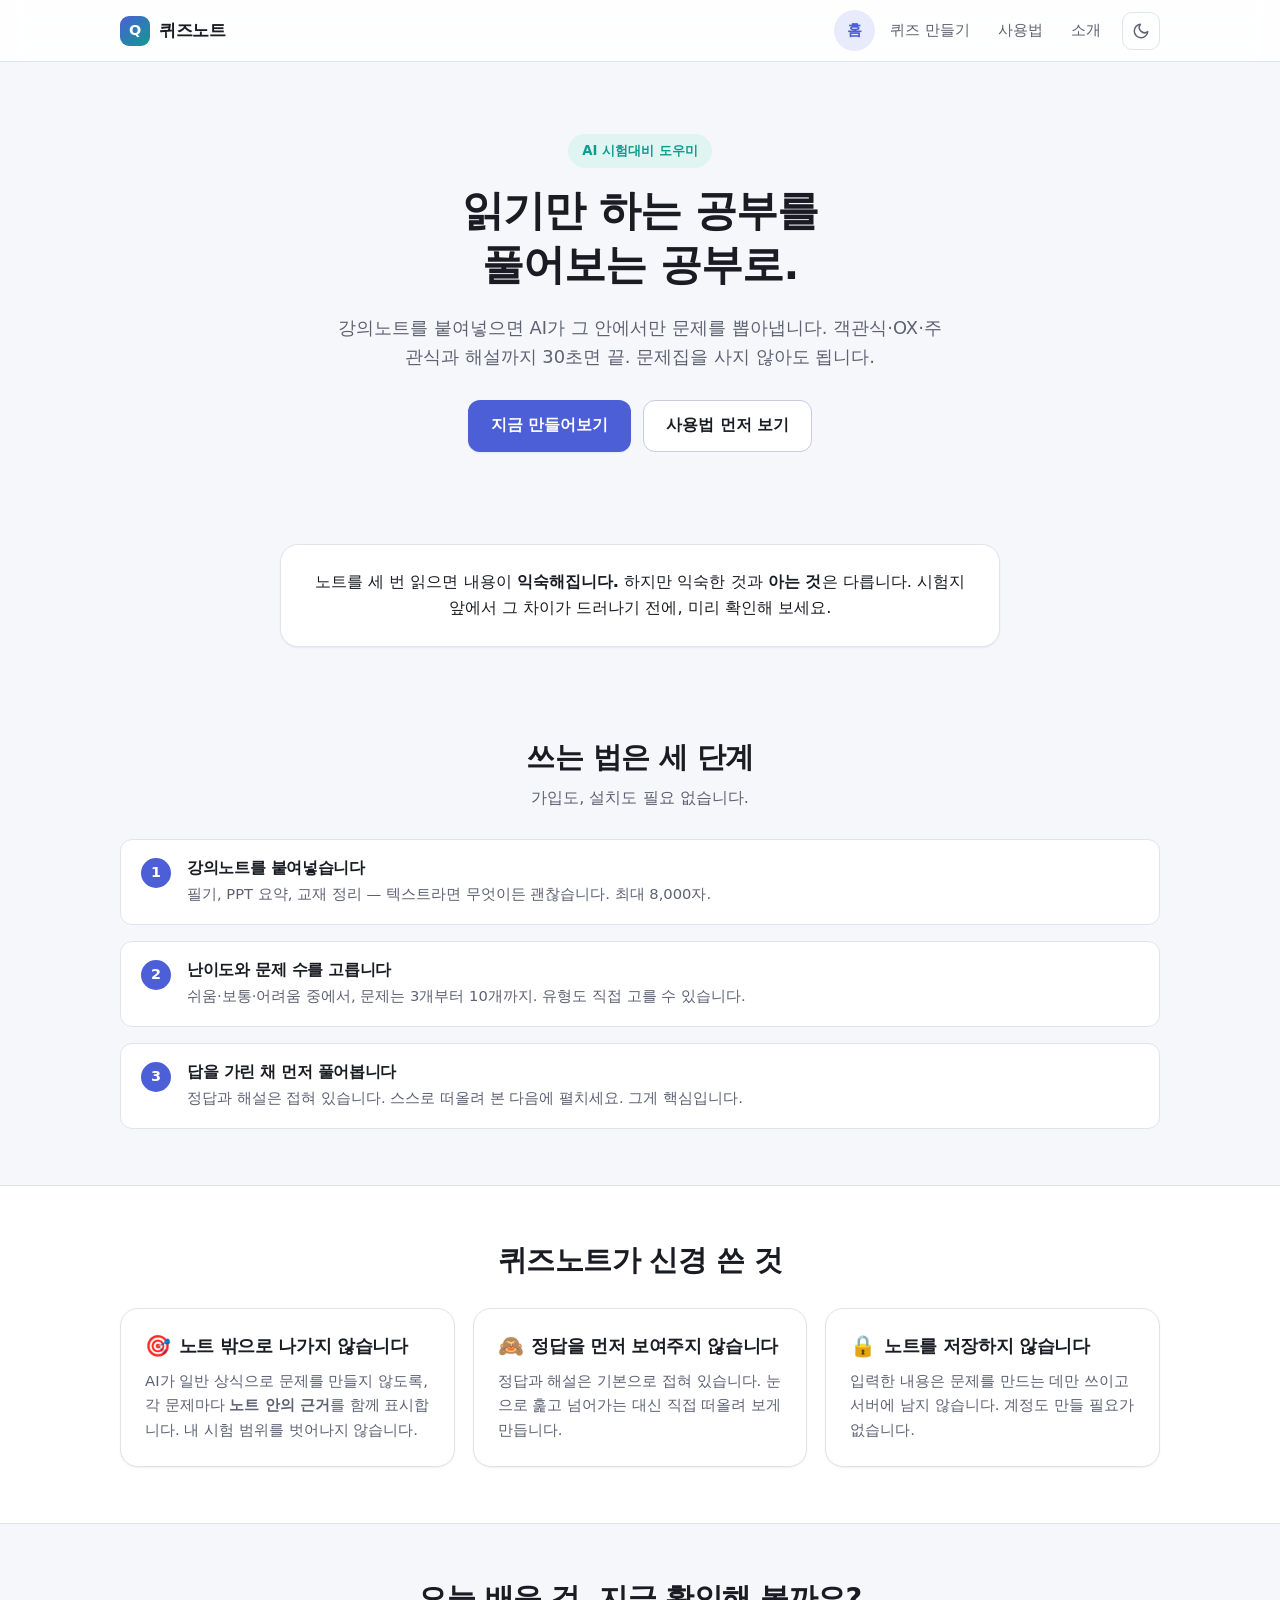
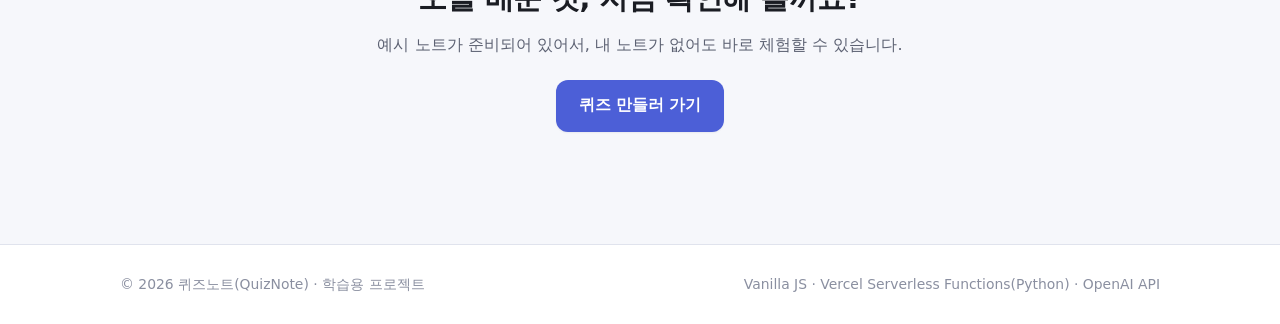
==== index.html @ 3e5758eb "feat: 공통 레이아웃과 홈·소개 페이지 구현 - 헤더 네비게이션, 다크 모드 토글, 모바일 햄버거 메뉴 - CSS 변수 기반 디자인 토큰과 라이트/다크 테마  Co-Author" ====
<!DOCTYPE html>
<html lang="ko">
<head>
  <meta charset="UTF-8" />
  <meta name="viewport" content="width=device-width, initial-scale=1" />
  <title>퀴즈노트 — 강의노트를 시험문제로</title>
  <meta name="description" content="강의노트를 붙여넣으면 AI가 객관식·OX·주관식 문제와 해설을 만들어줍니다. 읽기만 하는 공부를 풀어보는 공부로 바꿔보세요." />
  <meta property="og:title" content="퀴즈노트 — 강의노트를 시험문제로" />
  <meta property="og:description" content="내 노트에서 내 문제를. AI가 30초 만에 시험 대비 문제를 만들어 줍니다." />
  <meta property="og:type" content="website" />
  <link rel="icon" href="images/favicon.svg" type="image/svg+xml" />
  <link rel="stylesheet" href="css/style.css" />
  <!-- 다크 모드 깜빡임 방지: CSS 적용 전에 테마를 먼저 확정한다 -->
  <script>
    (function () {
      try {
        var t = localStorage.getItem('quiznote-theme');
        if (!t) t = window.matchMedia('(prefers-color-scheme: dark)').matches ? 'dark' : 'light';
        document.documentElement.setAttribute('data-theme', t);
      } catch (e) {}
    })();
  </script>
</head>
<body>
  <a href="#main" class="skip-link">본문으로 건너뛰기</a>

  <header class="site-header">
    <div class="container">
      <a href="index.html" class="brand">
        <span class="brand__mark">Q</span>
        <span>퀴즈노트</span>
      </a>

      <div class="nav-right">
        <nav class="nav" id="site-nav" aria-label="주요 메뉴">
          <a href="index.html" aria-current="page">홈</a>
          <a href="quiz.html">퀴즈 만들기</a>
          <a href="guide.html">사용법</a>
          <a href="about.html">소개</a>
        </nav>

        <button type="button" class="icon-btn" data-theme-toggle aria-label="다크 모드로 전환" aria-pressed="false">
          <svg class="icon-moon" viewBox="0 0 24 24" fill="none" stroke="currentColor" stroke-width="2" stroke-linecap="round" stroke-linejoin="round" aria-hidden="true"><path d="M21 12.8A9 9 0 1 1 11.2 3a7 7 0 0 0 9.8 9.8z"/></svg>
          <svg class="icon-sun" viewBox="0 0 24 24" fill="none" stroke="currentColor" stroke-width="2" stroke-linecap="round" stroke-linejoin="round" aria-hidden="true"><circle cx="12" cy="12" r="4"/><path d="M12 2v2M12 20v2M4.9 4.9l1.4 1.4M17.7 17.7l1.4 1.4M2 12h2M20 12h2M4.9 19.1l1.4-1.4M17.7 6.3l1.4-1.4"/></svg>
        </button>

        <button type="button" class="icon-btn nav-toggle" data-nav-toggle aria-label="메뉴 열기" aria-expanded="false" aria-controls="site-nav">
          <svg viewBox="0 0 24 24" fill="none" stroke="currentColor" stroke-width="2" stroke-linecap="round" aria-hidden="true"><path d="M3 6h18M3 12h18M3 18h18"/></svg>
        </button>
      </div>
    </div>
  </header>

  <main id="main">
    <!-- 히어로 -->
    <section class="hero">
      <div class="container">
        <span class="eyebrow">AI 시험대비 도우미</span>
        <h1>읽기만 하는 공부를<br />풀어보는 공부로.</h1>
        <p class="lead">
          강의노트를 붙여넣으면 AI가 그 안에서만 문제를 뽑아냅니다.
          객관식·OX·주관식과 해설까지 30초면 끝. 문제집을 사지 않아도 됩니다.
        </p>
        <div class="hero__actions">
          <a href="quiz.html" class="btn btn--primary">지금 만들어보기</a>
          <a href="guide.html" class="btn btn--ghost">사용법 먼저 보기</a>
        </div>
      </div>
    </section>

    <!-- 문제 제기 -->
    <section class="section--tight">
      <div class="container">
        <div class="card" style="max-width:720px;margin-inline:auto;text-align:center;">
          <p style="margin:0;font-size:1.02rem;">
            노트를 세 번 읽으면 내용이 <strong>익숙해집니다.</strong>
            하지만 익숙한 것과 <strong>아는 것</strong>은 다릅니다.
            시험지 앞에서 그 차이가 드러나기 전에, 미리 확인해 보세요.
          </p>
        </div>
      </div>
    </section>

    <!-- 사용 흐름 -->
    <section class="section">
      <div class="container">
        <h2 style="text-align:center;margin-bottom:8px;">쓰는 법은 세 단계</h2>
        <p style="text-align:center;color:var(--text-muted);margin-bottom:28px;">가입도, 설치도 필요 없습니다.</p>

        <ol class="step-list">
          <li>
            <div>
              <h3>강의노트를 붙여넣습니다</h3>
              <p>필기, PPT 요약, 교재 정리 — 텍스트라면 무엇이든 괜찮습니다. 최대 8,000자.</p>
            </div>
          </li>
          <li>
            <div>
              <h3>난이도와 문제 수를 고릅니다</h3>
              <p>쉬움·보통·어려움 중에서, 문제는 3개부터 10개까지. 유형도 직접 고를 수 있습니다.</p>
            </div>
          </li>
          <li>
            <div>
              <h3>답을 가린 채 먼저 풀어봅니다</h3>
              <p>정답과 해설은 접혀 있습니다. 스스로 떠올려 본 다음에 펼치세요. 그게 핵심입니다.</p>
            </div>
          </li>
        </ol>
      </div>
    </section>

    <!-- 특징 -->
    <section class="section" style="background:var(--bg-elevated);border-block:1px solid var(--border);">
      <div class="container">
        <h2 style="text-align:center;margin-bottom:28px;">퀴즈노트가 신경 쓴 것</h2>

        <div class="grid grid--3">
          <div class="card feature-card">
            <h3><span class="emoji">🎯</span> 노트 밖으로 나가지 않습니다</h3>
            <p>AI가 일반 상식으로 문제를 만들지 않도록, 각 문제마다 <strong>노트 안의 근거</strong>를 함께 표시합니다. 내 시험 범위를 벗어나지 않습니다.</p>
          </div>
          <div class="card feature-card">
            <h3><span class="emoji">🙈</span> 정답을 먼저 보여주지 않습니다</h3>
            <p>정답과 해설은 기본으로 접혀 있습니다. 눈으로 훑고 넘어가는 대신 직접 떠올려 보게 만듭니다.</p>
          </div>
          <div class="card feature-card">
            <h3><span class="emoji">🔒</span> 노트를 저장하지 않습니다</h3>
            <p>입력한 내용은 문제를 만드는 데만 쓰이고 서버에 남지 않습니다. 계정도 만들 필요가 없습니다.</p>
          </div>
        </div>
      </div>
    </section>

    <!-- CTA -->
    <section class="section">
      <div class="container" style="text-align:center;">
        <h2>오늘 배운 것, 지금 확인해 볼까요?</h2>
        <p style="color:var(--text-muted);margin-bottom:22px;">예시 노트가 준비되어 있어서, 내 노트가 없어도 바로 체험할 수 있습니다.</p>
        <a href="quiz.html" class="btn btn--primary">퀴즈 만들러 가기</a>
      </div>
    </section>
  </main>

  <footer class="site-footer">
    <div class="container">
      <span>© <span data-year>2026</span> 퀴즈노트(QuizNote) · 학습용 프로젝트</span>
      <span>Vanilla JS · Vercel Serverless Functions(Python) · OpenAI API</span>
    </div>
  </footer>

  <script src="js/main.js"></script>
</body>
</html>
---- css/style.css ----
/* ==========================================================================
   퀴즈노트(QuizNote) — 공통 스타일
   구조: 1) 디자인 토큰  2) 리셋  3) 레이아웃  4) 컴포넌트  5) 페이지별  6) 반응형
   ========================================================================== */

/* 1) 디자인 토큰 --------------------------------------------------------- */
:root {
  /* 라이트 모드 기본값 */
  --bg: #f6f7fb;
  --bg-elevated: #ffffff;
  --bg-subtle: #eef0f7;
  --text: #1a1c23;
  --text-muted: #5d6273;
  --text-faint: #8a8fa0;
  --border: #e0e3ed;
  --border-strong: #c7ccdb;

  --brand: #4c5fd7;
  --brand-hover: #3d4ec0;
  --brand-soft: #e8ebfc;
  --accent: #0f9b8e;
  --accent-soft: #e0f5f2;

  --danger: #d1435b;
  --danger-soft: #fdeaed;
  --warn: #b7791f;
  --warn-soft: #fdf3e2;

  --shadow-sm: 0 1px 2px rgba(20, 24, 45, 0.06);
  --shadow-md: 0 4px 16px rgba(20, 24, 45, 0.08);
  --shadow-lg: 0 12px 32px rgba(20, 24, 45, 0.12);

  --radius-sm: 8px;
  --radius: 12px;
  --radius-lg: 18px;

  --maxw: 1080px;
  --header-h: 62px;

  --font: "Pretendard", -apple-system, BlinkMacSystemFont, "Apple SD Gothic Neo",
    "Malgun Gothic", "Noto Sans KR", system-ui, sans-serif;
  --font-mono: ui-monospace, SFMono-Regular, "SF Mono", Consolas, monospace;
}

/* 다크 모드: html[data-theme="dark"] 로 토글 */
html[data-theme="dark"] {
  --bg: #12141c;
  --bg-elevated: #1b1e29;
  --bg-subtle: #232736;
  --text: #eceef5;
  --text-muted: #a4aabd;
  --text-faint: #767d94;
  --border: #2c3142;
  --border-strong: #3d4459;

  --brand: #8b9bff;
  --brand-hover: #a0adff;
  --brand-soft: #232a4a;
  --accent: #46d3c2;
  --accent-soft: #14332f;

  --danger: #ff8a9b;
  --danger-soft: #3a1d24;
  --warn: #e3b567;
  --warn-soft: #362a16;

  --shadow-sm: 0 1px 2px rgba(0, 0, 0, 0.4);
  --shadow-md: 0 4px 16px rgba(0, 0, 0, 0.45);
  --shadow-lg: 0 12px 32px rgba(0, 0, 0, 0.5);
}

/* 사용자가 토글한 적 없고 시스템이 다크일 때 */
@media (prefers-color-scheme: dark) {
  html:not([data-theme]) {
    --bg: #12141c;
    --bg-elevated: #1b1e29;
    --bg-subtle: #232736;
    --text: #eceef5;
    --text-muted: #a4aabd;
    --text-faint: #767d94;
    --border: #2c3142;
    --border-strong: #3d4459;
    --brand: #8b9bff;
    --brand-hover: #a0adff;
    --brand-soft: #232a4a;
    --accent: #46d3c2;
    --accent-soft: #14332f;
    --danger: #ff8a9b;
    --danger-soft: #3a1d24;
    --warn: #e3b567;
    --warn-soft: #362a16;
  }
}

/* 2) 리셋 --------------------------------------------------------------- */
*,
*::before,
*::after { box-sizing: border-box; }

html { scroll-behavior: smooth; }

body {
  margin: 0;
  font-family: var(--font);
  background: var(--bg);
  color: var(--text);
  line-height: 1.65;
  -webkit-font-smoothing: antialiased;
  transition: background-color 0.25s ease, color 0.25s ease;
}

h1, h2, h3, h4 { line-height: 1.3; margin: 0 0 0.5em; font-weight: 700; letter-spacing: -0.02em; }
h1 { font-size: clamp(1.75rem, 4.5vw, 2.6rem); }
h2 { font-size: clamp(1.35rem, 3vw, 1.8rem); }
h3 { font-size: 1.1rem; }
p  { margin: 0 0 1em; }

a { color: var(--brand); text-decoration: none; }
a:hover { text-decoration: underline; }

img { max-width: 100%; display: block; }

button, input, select, textarea { font: inherit; color: inherit; }

:focus-visible {
  outline: 3px solid var(--brand);
  outline-offset: 2px;
  border-radius: 4px;
}

/* 스크린리더 전용 */
.sr-only {
  position: absolute; width: 1px; height: 1px;
  padding: 0; margin: -1px; overflow: hidden;
  clip: rect(0 0 0 0); white-space: nowrap; border: 0;
}

/* 본문 바로가기 링크 */
.skip-link {
  position: absolute; left: 12px; top: -60px;
  background: var(--brand); color: #fff;
  padding: 10px 16px; border-radius: var(--radius-sm);
  z-index: 200; transition: top 0.2s;
}
.skip-link:focus { top: 12px; }

/* 3) 레이아웃 ------------------------------------------------------------ */
.container {
  width: 100%;
  max-width: var(--maxw);
  margin-inline: auto;
  padding-inline: 20px;
}

main { min-height: calc(100vh - var(--header-h) - 180px); }

.section { padding: 56px 0; }
.section--tight { padding: 36px 0; }

/* 헤더 / 네비게이션 */
.site-header {
  position: sticky; top: 0; z-index: 100;
  height: var(--header-h);
  background: color-mix(in srgb, var(--bg-elevated) 88%, transparent);
  backdrop-filter: saturate(180%) blur(12px);
  border-bottom: 1px solid var(--border);
}

.site-header .container {
  height: 100%;
  display: flex; align-items: center; justify-content: space-between;
  gap: 12px;
}

.brand {
  display: inline-flex; align-items: center; gap: 9px;
  font-weight: 800; font-size: 1.08rem; color: var(--text);
  text-decoration: none; letter-spacing: -0.02em;
}
.brand:hover { text-decoration: none; }
.brand__mark {
  width: 30px; height: 30px; flex: none;
  display: grid; place-items: center;
  border-radius: 9px;
  background: linear-gradient(140deg, var(--brand), var(--accent));
  color: #fff; font-size: 0.9rem; font-weight: 800;
}

.nav-right { display: flex; align-items: center; gap: 8px; }

.nav { display: flex; align-items: center; gap: 2px; }
.nav a {
  display: block; padding: 8px 13px;
  border-radius: 999px;
  color: var(--text-muted); font-size: 0.94rem; font-weight: 500;
  text-decoration: none;
  transition: background-color 0.15s, color 0.15s;
}
.nav a:hover { background: var(--bg-subtle); color: var(--text); text-decoration: none; }
.nav a[aria-current="page"] { background: var(--brand-soft); color: var(--brand); font-weight: 600; }

/* 아이콘 버튼 (테마 토글 / 햄버거) */
.icon-btn {
  width: 38px; height: 38px; flex: none;
  display: grid; place-items: center;
  background: transparent; border: 1px solid var(--border);
  border-radius: 10px; cursor: pointer;
  color: var(--text-muted);
  transition: background-color 0.15s, color 0.15s, border-color 0.15s;
}
.icon-btn:hover { background: var(--bg-subtle); color: var(--text); border-color: var(--border-strong); }
.icon-btn svg { width: 18px; height: 18px; }

.nav-toggle { display: none; }

/* 라이트/다크에 따라 아이콘 하나만 보이기 */
.icon-sun { display: none; }
html[data-theme="dark"] .icon-sun { display: block; }
html[data-theme="dark"] .icon-moon { display: none; }
@media (prefers-color-scheme: dark) {
  html:not([data-theme]) .icon-sun { display: block; }
  html:not([data-theme]) .icon-moon { display: none; }
}

/* 푸터 */
.site-footer {
  border-top: 1px solid var(--border);
  background: var(--bg-elevated);
  padding: 28px 0;
  margin-top: 56px;
  color: var(--text-faint);
  font-size: 0.87rem;
}
.site-footer .container {
  display: flex; flex-wrap: wrap; gap: 8px 18px;
  align-items: center; justify-content: space-between;
}
.site-footer a { color: var(--text-muted); }

/* 4) 컴포넌트 ------------------------------------------------------------ */

/* 버튼 */
.btn {
  display: inline-flex; align-items: center; justify-content: center; gap: 8px;
  padding: 12px 22px;
  border: 1px solid transparent; border-radius: var(--radius);
  font-size: 0.97rem; font-weight: 600;
  cursor: pointer; text-decoration: none;
  transition: background-color 0.15s, transform 0.08s, box-shadow 0.15s, border-color 0.15s;
}
.btn:hover { text-decoration: none; }
.btn:active { transform: translateY(1px); }

.btn--primary { background: var(--brand); color: #fff; box-shadow: var(--shadow-sm); }
.btn--primary:hover { background: var(--brand-hover); box-shadow: var(--shadow-md); }
html[data-theme="dark"] .btn--primary { color: #121420; }

.btn--ghost { background: var(--bg-elevated); color: var(--text); border-color: var(--border-strong); }
.btn--ghost:hover { background: var(--bg-subtle); }

.btn--sm { padding: 8px 14px; font-size: 0.87rem; border-radius: 10px; }
.btn--block { width: 100%; }
.btn[disabled] { opacity: 0.55; cursor: not-allowed; transform: none; }

/* 카드 */
.card {
  background: var(--bg-elevated);
  border: 1px solid var(--border);
  border-radius: var(--radius-lg);
  padding: 24px;
  box-shadow: var(--shadow-sm);
}

.grid { display: grid; gap: 18px; }
.grid--3 { grid-template-columns: repeat(3, 1fr); }
.grid--2 { grid-template-columns: repeat(2, 1fr); }

/* 배지 */
.badge {
  display: inline-block;
  padding: 3px 10px;
  border-radius: 999px;
  font-size: 0.76rem; font-weight: 700; letter-spacing: 0.01em;
  background: var(--bg-subtle); color: var(--text-muted);
}
.badge--multiple { background: var(--brand-soft); color: var(--brand); }
.badge--ox { background: var(--accent-soft); color: var(--accent); }
.badge--short { background: var(--warn-soft); color: var(--warn); }

/* 폼 */
.field { margin-bottom: 20px; }
.field > label,
.field > .field__label {
  display: block; margin-bottom: 7px;
  font-size: 0.92rem; font-weight: 600;
}
.field__hint { font-size: 0.83rem; color: var(--text-faint); font-weight: 400; margin-top: 4px; }

textarea, select, input[type="text"] {
  width: 100%;
  padding: 12px 14px;
  background: var(--bg);
  border: 1px solid var(--border-strong);
  border-radius: var(--radius);
  color: var(--text);
  transition: border-color 0.15s, box-shadow 0.15s;
}
textarea:focus, select:focus, input:focus {
  outline: none;
  border-color: var(--brand);
  box-shadow: 0 0 0 3px color-mix(in srgb, var(--brand) 22%, transparent);
}
textarea { min-height: 220px; resize: vertical; line-height: 1.7; font-size: 0.95rem; }
textarea.is-invalid, select.is-invalid { border-color: var(--danger); }

.check-row { display: flex; flex-wrap: wrap; gap: 10px; }
.check {
  display: inline-flex; align-items: center; gap: 8px;
  padding: 9px 15px;
  background: var(--bg); border: 1px solid var(--border-strong);
  border-radius: 999px; cursor: pointer; font-size: 0.9rem;
  transition: background-color 0.15s, border-color 0.15s, color 0.15s;
}
.check input { accent-color: var(--brand); margin: 0; }
.check:has(input:checked) { background: var(--brand-soft); border-color: var(--brand); color: var(--brand); font-weight: 600; }

.counter { font-size: 0.83rem; color: var(--text-faint); text-align: right; margin-top: 6px; }
.counter.is-warn { color: var(--danger); font-weight: 600; }

/* 알림 배너 */
.alert {
  display: flex; gap: 12px; align-items: flex-start;
  padding: 14px 16px;
  border-radius: var(--radius);
  border: 1px solid;
  font-size: 0.92rem;
  margin-bottom: 18px;
}
.alert--error { background: var(--danger-soft); border-color: color-mix(in srgb, var(--danger) 40%, transparent); color: var(--danger); }
.alert--warn  { background: var(--warn-soft);  border-color: color-mix(in srgb, var(--warn) 40%, transparent);  color: var(--warn); }
.alert--info  { background: var(--brand-soft); border-color: color-mix(in srgb, var(--brand) 35%, transparent); color: var(--brand); }
.alert strong { display: block; margin-bottom: 2px; }
.alert__icon { flex: none; font-size: 1.05rem; line-height: 1.5; }

/* 로딩 */
.spinner {
  width: 17px; height: 17px; flex: none;
  border: 2.5px solid color-mix(in srgb, currentColor 30%, transparent);
  border-top-color: currentColor;
  border-radius: 50%;
  animation: spin 0.7s linear infinite;
}
@keyframes spin { to { transform: rotate(360deg); } }

.skeleton-card {
  background: var(--bg-elevated);
  border: 1px solid var(--border);
  border-radius: var(--radius-lg);
  padding: 22px;
  margin-bottom: 14px;
}
.skeleton-line {
  height: 13px; border-radius: 6px; margin-bottom: 11px;
  background: linear-gradient(90deg, var(--bg-subtle) 25%, var(--border) 50%, var(--bg-subtle) 75%);
  background-size: 300% 100%;
  animation: shimmer 1.4s ease-in-out infinite;
}
@keyframes shimmer { from { background-position: 150% 0; } to { background-position: -150% 0; } }

@media (prefers-reduced-motion: reduce) {
  *, *::before, *::after { animation-duration: 0.01ms !important; transition-duration: 0.01ms !important; }
  html { scroll-behavior: auto; }
}

/* 5) 페이지별 ------------------------------------------------------------ */

/* 홈 히어로 */
.hero { padding: 72px 0 56px; text-align: center; }
.hero .eyebrow {
  display: inline-block; margin-bottom: 16px;
  padding: 6px 14px; border-radius: 999px;
  background: var(--accent-soft); color: var(--accent);
  font-size: 0.83rem; font-weight: 700;
}
.hero p.lead {
  max-width: 620px; margin: 0 auto 28px;
  font-size: clamp(1rem, 2.2vw, 1.12rem); color: var(--text-muted);
}
.hero__actions { display: flex; gap: 12px; justify-content: center; flex-wrap: wrap; }

.step-list { counter-reset: step; list-style: none; padding: 0; margin: 0; display: grid; gap: 16px; }
.step-list li {
  counter-increment: step;
  display: flex; gap: 16px; align-items: flex-start;
  background: var(--bg-elevated); border: 1px solid var(--border);
  border-radius: var(--radius); padding: 18px 20px;
}
.step-list li::before {
  content: counter(step);
  flex: none; width: 30px; height: 30px;
  display: grid; place-items: center;
  border-radius: 50%; background: var(--brand); color: #fff;
  font-weight: 700; font-size: 0.9rem;
}
html[data-theme="dark"] .step-list li::before { color: #121420; }
.step-list h3 { margin: 0 0 3px; font-size: 1rem; }
.step-list p { margin: 0; color: var(--text-muted); font-size: 0.92rem; }

.feature-card h3 { display: flex; align-items: center; gap: 8px; }
.feature-card .emoji { font-size: 1.3rem; }
.feature-card p { margin: 0; color: var(--text-muted); font-size: 0.93rem; }

/* 퀴즈 페이지 2단 레이아웃 */
.quiz-layout { display: grid; grid-template-columns: minmax(0, 420px) minmax(0, 1fr); gap: 26px; align-items: start; }
.quiz-form-panel { position: sticky; top: calc(var(--header-h) + 18px); }

/* 스크롤 이동 시 고정 헤더에 가리지 않도록 여유를 준다 */
#result-area, #alert-box { scroll-margin-top: calc(var(--header-h) + 20px); }

.result-empty {
  border: 2px dashed var(--border-strong);
  border-radius: var(--radius-lg);
  padding: 52px 24px; text-align: center; color: var(--text-faint);
}
.result-empty .emoji { font-size: 2.2rem; display: block; margin-bottom: 10px; }

.result-head {
  display: flex; flex-wrap: wrap; gap: 10px;
  align-items: center; justify-content: space-between;
  margin-bottom: 16px;
}
.result-head h2 { margin: 0; font-size: 1.2rem; }
.result-actions { display: flex; gap: 8px; }

/* 문제 카드 */
.quiz-card {
  background: var(--bg-elevated);
  border: 1px solid var(--border);
  border-radius: var(--radius-lg);
  padding: 20px 22px;
  margin-bottom: 14px;
  box-shadow: var(--shadow-sm);
  animation: rise 0.35s ease backwards;
}
@keyframes rise { from { opacity: 0; transform: translateY(10px); } to { opacity: 1; transform: none; } }

.quiz-card__top { display: flex; align-items: center; gap: 9px; margin-bottom: 10px; }
.quiz-card__no { font-weight: 800; color: var(--brand); font-size: 0.95rem; }
.quiz-card__q { font-weight: 600; font-size: 1.02rem; margin: 0 0 14px; white-space: pre-wrap; }

.choices { list-style: none; padding: 0; margin: 0 0 14px; display: grid; gap: 8px; }
.choices li {
  display: flex; gap: 10px; align-items: flex-start;
  padding: 10px 14px;
  background: var(--bg); border: 1px solid var(--border);
  border-radius: 10px; font-size: 0.94rem;
}
.choices .mark { flex: none; font-weight: 700; color: var(--text-muted); }

.answer-toggle {
  background: none; border: 1px dashed var(--border-strong);
  border-radius: 10px; padding: 9px 14px; width: 100%;
  cursor: pointer; color: var(--text-muted); font-size: 0.88rem; font-weight: 600;
  transition: background-color 0.15s, color 0.15s;
}
.answer-toggle:hover { background: var(--bg-subtle); color: var(--text); }

.answer-box {
  margin-top: 12px; padding: 14px 16px;
  background: var(--accent-soft);
  border-left: 3px solid var(--accent);
  border-radius: 0 10px 10px 0;
  font-size: 0.93rem;
}
.answer-box .row + .row { margin-top: 8px; }
.answer-box .k { font-weight: 700; color: var(--accent); margin-right: 6px; }
.answer-box .evidence { color: var(--text-muted); font-size: 0.86rem; }
.answer-box[hidden] { display: none; }

/* 가이드 아코디언 */
.faq { border: 1px solid var(--border); border-radius: var(--radius); background: var(--bg-elevated); overflow: hidden; }
.faq + .faq { margin-top: 10px; }
.faq summary {
  padding: 16px 20px; cursor: pointer; font-weight: 600;
  list-style: none; display: flex; justify-content: space-between; gap: 12px; align-items: center;
}
.faq summary::-webkit-details-marker { display: none; }
.faq summary::after { content: "+"; font-size: 1.25rem; color: var(--text-faint); flex: none; }
.faq[open] summary::after { content: "−"; }
.faq .faq__body { padding: 0 20px 18px; color: var(--text-muted); font-size: 0.93rem; }
.faq .faq__body p:last-child { margin-bottom: 0; }

/* 표 */
.table-wrap { overflow-x: auto; -webkit-overflow-scrolling: touch; }
table.data {
  width: 100%; border-collapse: collapse; font-size: 0.9rem; min-width: 460px;
}
table.data th, table.data td {
  padding: 11px 14px; text-align: left;
  border-bottom: 1px solid var(--border);
}
table.data th { background: var(--bg-subtle); font-weight: 700; white-space: nowrap; }
table.data tr:last-child td { border-bottom: none; }

/* 소개 페이지 아키텍처 다이어그램 */
.arch {
  display: grid; gap: 12px;
  font-family: var(--font-mono); font-size: 0.85rem;
}
.arch__row {
  display: flex; align-items: center; gap: 12px; flex-wrap: wrap;
  padding: 14px 16px;
  background: var(--bg-subtle); border: 1px solid var(--border);
  border-radius: var(--radius);
}
.arch__row strong { color: var(--brand); }
.arch__arrow { text-align: center; color: var(--text-faint); font-size: 1.1rem; }

.stack-list { list-style: none; padding: 0; margin: 0; display: grid; gap: 10px; }
.stack-list li {
  display: flex; gap: 12px; align-items: baseline;
  padding-bottom: 10px; border-bottom: 1px solid var(--border);
  font-size: 0.93rem;
}
.stack-list li:last-child { border-bottom: none; padding-bottom: 0; }
.stack-list .k { flex: none; width: 110px; font-weight: 700; color: var(--text-muted); font-size: 0.87rem; }

/* 토스트 */
.toast {
  position: fixed; left: 50%; bottom: 26px; transform: translateX(-50%) translateY(12px);
  background: var(--text); color: var(--bg);
  padding: 11px 20px; border-radius: 999px;
  font-size: 0.89rem; font-weight: 600;
  box-shadow: var(--shadow-lg);
  opacity: 0; pointer-events: none;
  transition: opacity 0.22s, transform 0.22s;
  z-index: 300;
}
.toast.is-on { opacity: 1; transform: translateX(-50%) translateY(0); }

/* 6) 반응형 ------------------------------------------------------------- */

/* 태블릿 이하 */
@media (max-width: 900px) {
  .quiz-layout { grid-template-columns: 1fr; }
  .quiz-form-panel { position: static; }
  .grid--3 { grid-template-columns: repeat(2, 1fr); }
}

/* 모바일 */
@media (max-width: 680px) {
  :root { --header-h: 56px; }

  .container { padding-inline: 16px; }
  .section { padding: 36px 0; }
  .hero { padding: 44px 0 34px; }

  .grid--3, .grid--2 { grid-template-columns: 1fr; }

  .nav-toggle { display: grid; }

  /* 모바일 네비: 헤더 아래로 펼쳐지는 패널 */
  .nav {
    position: absolute; top: var(--header-h); left: 0; right: 0;
    flex-direction: column; align-items: stretch; gap: 4px;
    padding: 10px 16px 16px;
    background: var(--bg-elevated);
    border-bottom: 1px solid var(--border);
    box-shadow: var(--shadow-md);
    display: none;
  }
  .nav.is-open { display: flex; }
  .nav a { padding: 12px 14px; border-radius: 10px; font-size: 1rem; }

  .card { padding: 18px; }
  .quiz-card { padding: 16px 17px; }
  .hero__actions .btn { width: 100%; }
  .result-head { align-items: flex-start; }
  .result-actions { width: 100%; }
  .result-actions .btn { flex: 1; }
  .site-footer .container { flex-direction: column; align-items: flex-start; }
  .stack-list li { flex-direction: column; gap: 2px; }
  .stack-list .k { width: auto; }
}

/* 아주 작은 화면 */
@media (max-width: 380px) {
  .brand span { display: none; }
}

/* 인쇄 */
@media print {
  .site-header, .site-footer, .quiz-form-panel, .result-actions, .answer-toggle { display: none !important; }
  .answer-box[hidden] { display: block !important; }
  body { background: #fff; color: #000; }
}
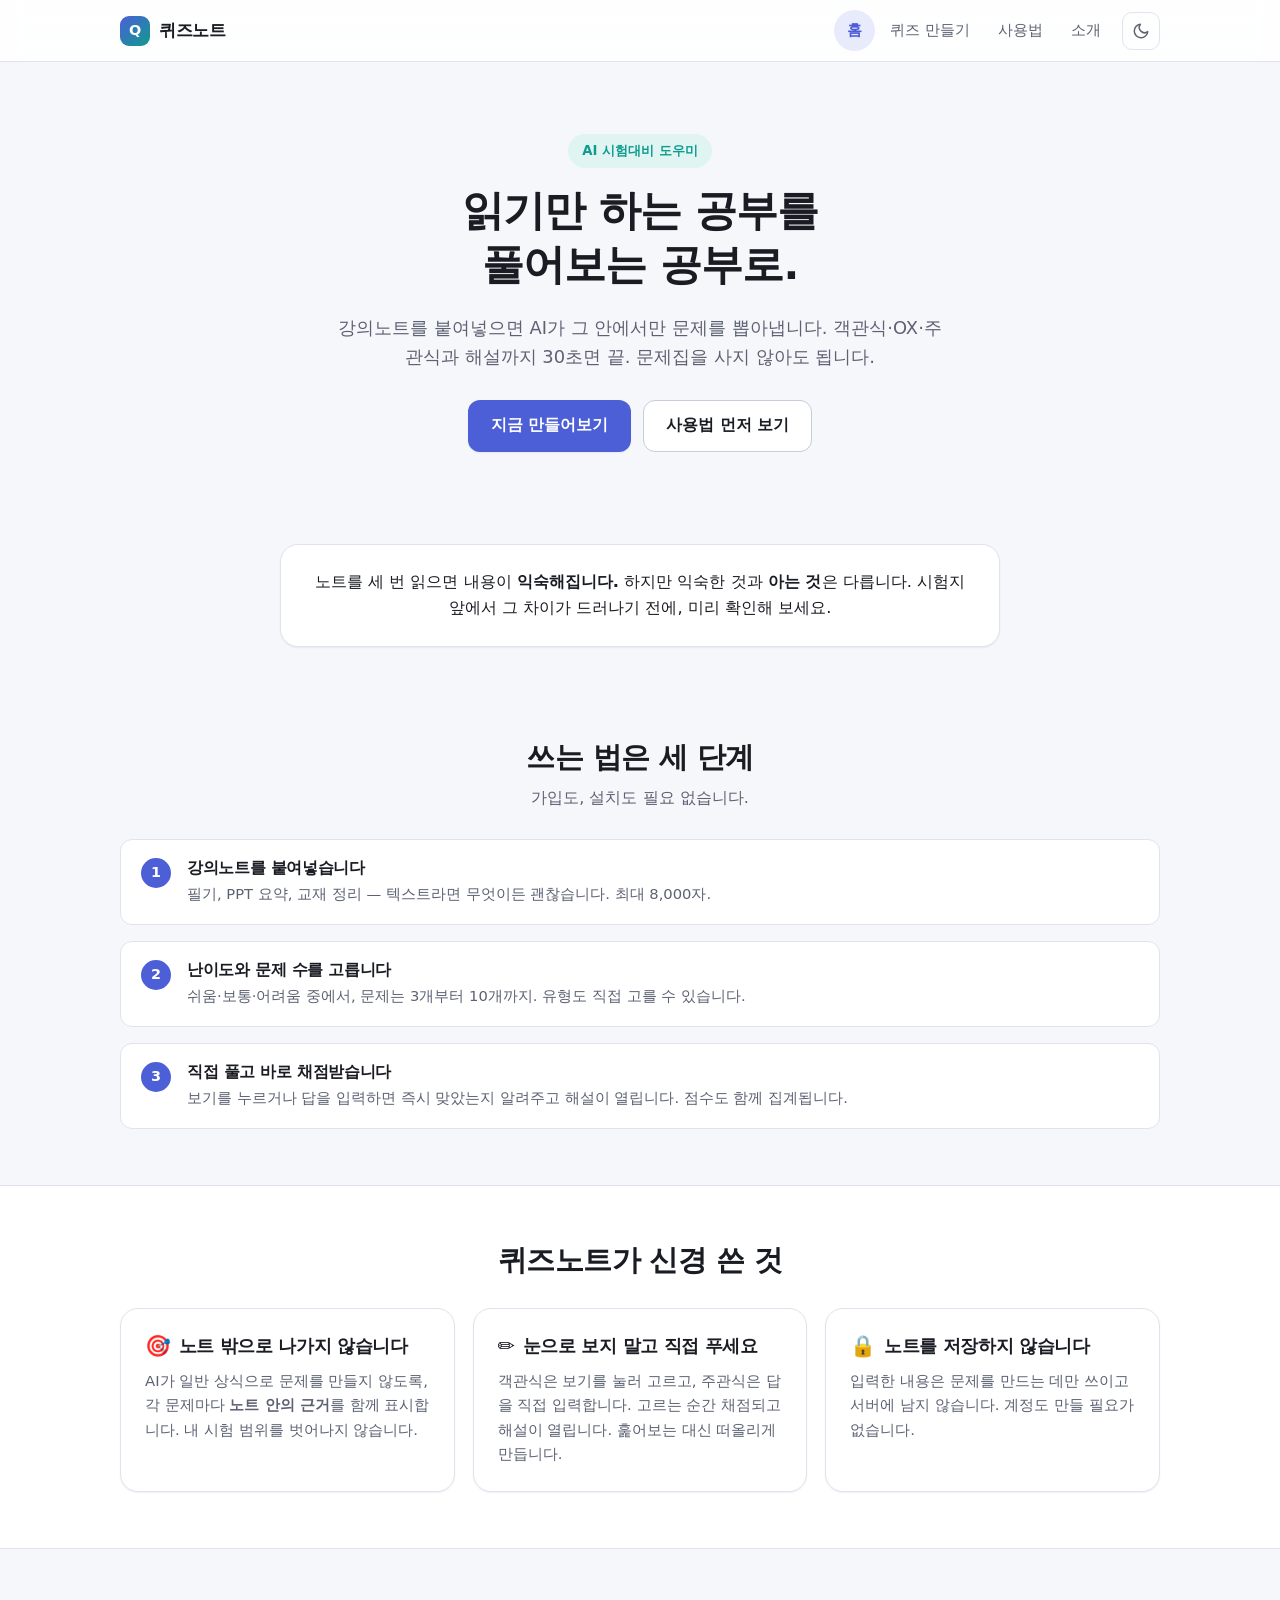
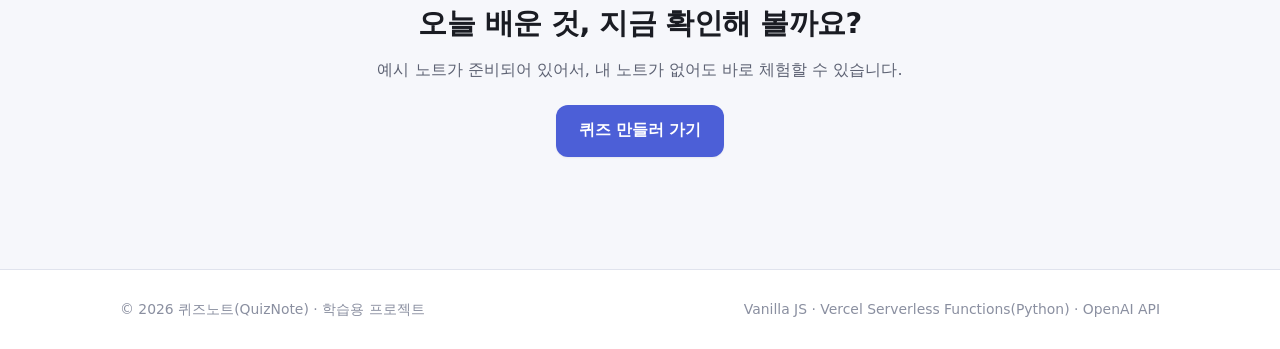
==== commit 1848b9e9: "feat: 문제를 직접 풀고 채점받는 인터랙션 추가 읽고 넘기는 화면이라 인출 연습이 사용자 의지에 달려 있던 문제를 해결한다.  - 객관식·OX: 보기를 버튼으로 만들어 클릭 선" ====
--- a/index.html
+++ b/index.html
@@ -102,8 +102,8 @@
           </li>
           <li>
             <div>
-              <h3>답을 가린 채 먼저 풀어봅니다</h3>
-              <p>정답과 해설은 접혀 있습니다. 스스로 떠올려 본 다음에 펼치세요. 그게 핵심입니다.</p>
+              <h3>직접 풀고 바로 채점받습니다</h3>
+              <p>보기를 누르거나 답을 입력하면 즉시 맞았는지 알려주고 해설이 열립니다. 점수도 함께 집계됩니다.</p>
             </div>
           </li>
         </ol>
@@ -121,8 +121,8 @@
             <p>AI가 일반 상식으로 문제를 만들지 않도록, 각 문제마다 <strong>노트 안의 근거</strong>를 함께 표시합니다. 내 시험 범위를 벗어나지 않습니다.</p>
           </div>
           <div class="card feature-card">
-            <h3><span class="emoji">🙈</span> 정답을 먼저 보여주지 않습니다</h3>
-            <p>정답과 해설은 기본으로 접혀 있습니다. 눈으로 훑고 넘어가는 대신 직접 떠올려 보게 만듭니다.</p>
+            <h3><span class="emoji">✏️</span> 눈으로 보지 말고 직접 푸세요</h3>
+            <p>객관식은 보기를 눌러 고르고, 주관식은 답을 직접 입력합니다. 고르는 순간 채점되고 해설이 열립니다. 훑어보는 대신 떠올리게 만듭니다.</p>
           </div>
           <div class="card feature-card">
             <h3><span class="emoji">🔒</span> 노트를 저장하지 않습니다</h3>
--- a/css/style.css
+++ b/css/style.css
@@ -594,3 +594,146 @@
   .answer-box[hidden] { display: block !important; }
   body { background: #fff; color: #000; }
 }
+
+/* ==========================================================================
+   문제 풀이 인터랙션 (객관식 버튼 선택 / 주관식 직접 입력)
+   ========================================================================== */
+
+/* 점수 막대 */
+.score-bar {
+  background: var(--bg-elevated);
+  border: 1px solid var(--border);
+  border-radius: var(--radius);
+  padding: 14px 18px;
+  margin-bottom: 16px;
+}
+.score-bar__text {
+  font-size: 0.9rem; font-weight: 600; color: var(--text-muted);
+  margin-bottom: 9px;
+}
+.score-bar__track {
+  height: 7px; border-radius: 99px;
+  background: var(--bg-subtle); overflow: hidden;
+}
+.score-bar__fill {
+  height: 100%; width: 0;
+  border-radius: 99px;
+  background: var(--brand);
+  transition: width 0.35s ease, background-color 0.35s ease;
+}
+.score-bar__fill.is-done { background: var(--accent); }
+
+/* 선택형 보기 버튼 */
+.choices--interactive { gap: 9px; }
+.choices--interactive li { display: block; padding: 0; background: none; border: none; }
+
+.choice {
+  display: flex; align-items: flex-start; gap: 11px;
+  width: 100%; text-align: left;
+  padding: 12px 15px;
+  background: var(--bg);
+  border: 1.5px solid var(--border);
+  border-radius: 11px;
+  font-size: 0.94rem; line-height: 1.5;
+  cursor: pointer;
+  transition: border-color 0.15s, background-color 0.15s, transform 0.08s;
+}
+.choice:hover:not(:disabled) { border-color: var(--brand); background: var(--brand-soft); }
+.choice:active:not(:disabled) { transform: scale(0.995); }
+.choice:disabled { cursor: default; }
+
+.choice .mark {
+  flex: none;
+  width: 22px; height: 22px;
+  display: grid; place-items: center;
+  border-radius: 50%;
+  background: var(--bg-subtle); color: var(--text-muted);
+  font-size: 0.78rem; font-weight: 700;
+  transition: background-color 0.15s, color 0.15s;
+}
+.choice:hover:not(:disabled) .mark { background: var(--brand); color: #fff; }
+html[data-theme="dark"] .choice:hover:not(:disabled) .mark { color: #121420; }
+
+.choice__text { flex: 1; }
+
+/* 채점 후 상태 */
+.choice.is-answer {
+  border-color: var(--accent);
+  background: var(--accent-soft);
+  font-weight: 600;
+}
+.choice.is-answer .mark { background: var(--accent); color: #fff; }
+html[data-theme="dark"] .choice.is-answer .mark { color: #0f221f; }
+.choice.is-answer .choice__text::after { content: " ← 정답"; font-size: 0.82rem; color: var(--accent); font-weight: 700; }
+
+.choice.is-wrong {
+  border-color: var(--danger);
+  background: var(--danger-soft);
+}
+.choice.is-wrong .mark { background: var(--danger); color: #fff; }
+html[data-theme="dark"] .choice.is-wrong .mark { color: #2a121a; }
+.choice.is-wrong .choice__text::after { content: " ← 내가 고른 답"; font-size: 0.82rem; color: var(--danger); font-weight: 700; }
+
+.choice.is-picked { border-color: var(--brand); background: var(--brand-soft); }
+
+.choice:disabled:not(.is-answer):not(.is-wrong):not(.is-picked) { opacity: 0.5; }
+
+/* 주관식 입력 */
+.short-answer { display: flex; gap: 8px; margin-bottom: 4px; }
+.short-answer input {
+  flex: 1; min-width: 0;
+  padding: 11px 14px;
+  border: 1.5px solid var(--border-strong);
+  border-radius: 11px;
+  background: var(--bg);
+  font-size: 0.94rem;
+}
+.short-answer input:disabled { opacity: 1; }
+.short-answer input.is-correct { border-color: var(--accent); background: var(--accent-soft); font-weight: 600; }
+.short-answer input.is-wrong { border-color: var(--danger); background: var(--danger-soft); }
+.short-answer .btn { flex: none; }
+
+/* 판정 띠 */
+.verdict {
+  margin-top: 12px;
+  padding: 9px 14px;
+  border-radius: 10px;
+  font-size: 0.9rem; font-weight: 700;
+}
+.verdict--correct { background: var(--accent-soft); color: var(--accent); }
+.verdict--wrong { background: var(--danger-soft); color: var(--danger); }
+.verdict--neutral { background: var(--bg-subtle); color: var(--text-muted); }
+.verdict[hidden] { display: none; }
+
+/* 직접 채점 */
+.self-check {
+  display: flex; align-items: center; gap: 10px;
+  margin-top: 9px;
+  font-size: 0.86rem; color: var(--text-muted);
+}
+
+/* 다시 풀기 */
+.retry-btn {
+  margin-top: 12px;
+  background: none; border: none; padding: 0;
+  color: var(--text-faint); font-size: 0.85rem; font-weight: 600;
+  cursor: pointer; text-decoration: underline;
+}
+.retry-btn:hover { color: var(--brand); }
+.retry-btn[hidden] { display: none; }
+
+/* 채점이 끝난 카드는 살짝 가라앉힌다 */
+.quiz-card.is-answered { border-color: var(--border); }
+.quiz-card.is-answered .answer-toggle { display: none; }
+
+/* 모바일 */
+@media (max-width: 680px) {
+  .short-answer { flex-direction: column; }
+  .short-answer .btn { width: 100%; }
+  .choice { padding: 11px 13px; font-size: 0.92rem; }
+}
+
+/* 인쇄할 때는 풀이 UI를 숨기고 정답만 남긴다 */
+@media print {
+  .score-bar, .retry-btn, .self-check, .short-answer .btn { display: none !important; }
+}
